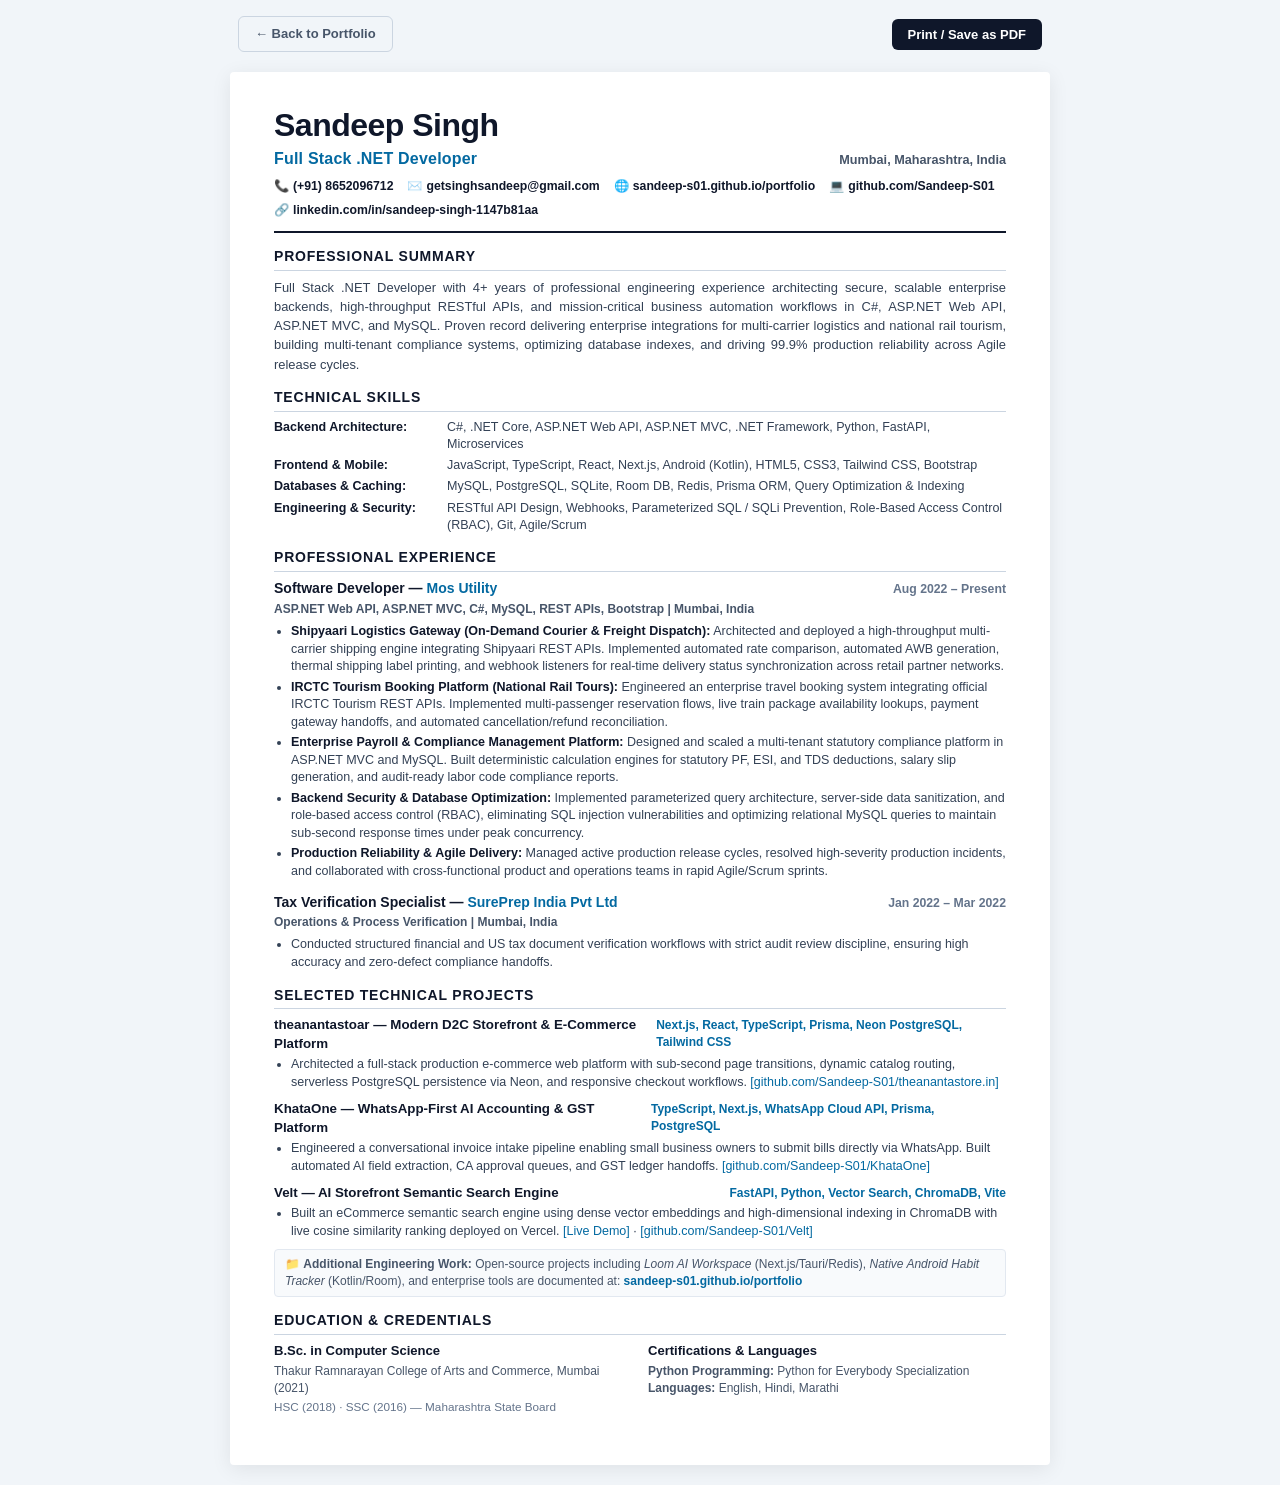
==== resume.html @ 75281533 "Refactor resume to ATS-approved single-column layout with enterprise deliverables" ====
<!DOCTYPE html>
<html lang="en">
<head>
  <meta charset="UTF-8" />
  <meta name="viewport" content="width=device-width, initial-scale=1.0" />
  <title>Sandeep Singh — Full Stack .NET Developer — Resume</title>
  <style>
    @page {
      size: A4 portrait;
      margin: 10mm 12mm;
    }

    * {
      box-sizing: border-box;
    }

    body {
      margin: 0;
      background: #f1f5f9;
      color: #1e293b;
      font-family: -apple-system, BlinkMacSystemFont, "Segoe UI", Roboto, "Helvetica Neue", Arial, sans-serif;
      font-size: 10.1pt;
      line-height: 1.42;
      -webkit-font-smoothing: antialiased;
    }

    a {
      color: #0369a1;
      text-decoration: none;
    }

    a:hover {
      text-decoration: underline;
    }

    .resume-wrapper {
      max-width: 820px;
      margin: 20px auto;
      background: #ffffff;
      padding: 36px 44px;
      box-shadow: 0 4px 20px rgba(0, 0, 0, 0.08);
      border-radius: 4px;
    }

    /* Screen Action Bar */
    .screen-actions {
      display: flex;
      justify-content: space-between;
      align-items: center;
      max-width: 820px;
      margin: 16px auto 0;
      padding: 0 8px;
    }

    .screen-actions a,
    .screen-actions button {
      display: inline-flex;
      align-items: center;
      gap: 6px;
      padding: 8px 16px;
      background: #0f172a;
      color: #ffffff;
      font-size: 13px;
      font-weight: 600;
      border: none;
      border-radius: 6px;
      cursor: pointer;
      text-decoration: none;
      transition: background 0.2s;
    }

    .screen-actions a:hover,
    .screen-actions button:hover {
      background: #1e293b;
      text-decoration: none;
    }

    .screen-actions .back-link {
      background: transparent;
      color: #475569;
      border: 1px solid #cbd5e1;
    }

    .screen-actions .back-link:hover {
      background: #e2e8f0;
      color: #0f172a;
    }

    /* Header */
    header {
      border-bottom: 2px solid #0f172a;
      padding-bottom: 12px;
      margin-bottom: 14px;
    }

    h1 {
      margin: 0;
      font-size: 24pt;
      font-weight: 800;
      letter-spacing: -0.5px;
      color: #0f172a;
      line-height: 1.1;
    }

    .title-banner {
      display: flex;
      justify-content: space-between;
      align-items: baseline;
      margin: 4px 0 8px;
    }

    .role-title {
      font-size: 12pt;
      font-weight: 700;
      color: #0369a1;
      letter-spacing: 0.2px;
    }

    .location {
      font-size: 9.5pt;
      font-weight: 600;
      color: #475569;
    }

    .contact-row {
      display: flex;
      flex-wrap: wrap;
      gap: 6px 14px;
      font-size: 9.2pt;
      color: #334155;
    }

    .contact-row span {
      display: inline-flex;
      align-items: center;
      gap: 4px;
    }

    .contact-row a {
      color: #0f172a;
      font-weight: 600;
    }

    .contact-row a:hover {
      color: #0369a1;
    }

    /* Section Headings */
    section {
      margin-bottom: 14px;
      page-break-inside: avoid;
    }

    h2 {
      margin: 0 0 7px;
      font-size: 10.5pt;
      font-weight: 800;
      text-transform: uppercase;
      letter-spacing: 0.8px;
      color: #0f172a;
      border-bottom: 1px solid #cbd5e1;
      padding-bottom: 3px;
    }

    /* Summary */
    .summary-text {
      margin: 0;
      font-size: 9.7pt;
      color: #334155;
      line-height: 1.48;
      text-align: justify;
    }

    /* Skills Grid */
    .skills-list {
      display: flex;
      flex-direction: column;
      gap: 4px;
      font-size: 9.4pt;
    }

    .skill-row {
      display: grid;
      grid-template-columns: 165px 1fr;
      gap: 8px;
      line-height: 1.38;
    }

    .skill-label {
      font-weight: 700;
      color: #0f172a;
    }

    .skill-values {
      color: #334155;
    }

    /* Experience & Project Items */
    .item {
      margin-bottom: 12px;
      page-break-inside: avoid;
    }

    .item:last-child {
      margin-bottom: 0;
    }

    .item-header {
      display: flex;
      justify-content: space-between;
      align-items: baseline;
      margin-bottom: 2px;
    }

    .item-title {
      font-size: 10.5pt;
      font-weight: 700;
      color: #0f172a;
    }

    .item-company {
      color: #0369a1;
      font-weight: 700;
    }

    .item-date {
      font-size: 9.2pt;
      font-weight: 700;
      color: #64748b;
      white-space: nowrap;
    }

    .item-subtitle {
      font-size: 9pt;
      font-weight: 600;
      color: #475569;
      margin-bottom: 5px;
    }

    ul {
      margin: 0;
      padding-left: 17px;
    }

    li {
      margin-bottom: 3px;
      font-size: 9.4pt;
      color: #334155;
      line-height: 1.4;
    }

    li:last-child {
      margin-bottom: 0;
    }

    li strong {
      color: #0f172a;
      font-weight: 700;
    }

    /* Project Items */
    .project-item {
      margin-bottom: 9px;
    }

    .project-head {
      display: flex;
      justify-content: space-between;
      align-items: baseline;
      margin-bottom: 2px;
    }

    .project-name {
      font-size: 10pt;
      font-weight: 700;
      color: #0f172a;
    }

    .project-stack {
      font-size: 9pt;
      font-weight: 600;
      color: #0369a1;
    }

    .more-projects-note {
      margin-top: 7px;
      padding: 6px 10px;
      background: #f8fafc;
      border: 1px solid #e2e8f0;
      border-radius: 4px;
      font-size: 9pt;
      color: #475569;
    }

    .more-projects-note a {
      font-weight: 700;
      color: #0369a1;
    }

    /* Education & Credentials Grid */
    .two-col-row {
      display: grid;
      grid-template-columns: 1fr 1fr;
      gap: 16px;
    }

    .edu-item h3 {
      margin: 0 0 2px;
      font-size: 9.8pt;
      font-weight: 700;
      color: #0f172a;
    }

    .edu-item p {
      margin: 0;
      font-size: 9pt;
      color: #475569;
    }

    /* Print Styles */
    @media print {
      body {
        background: #ffffff;
        color: #000000;
        font-size: 9.8pt;
      }

      .screen-actions {
        display: none !important;
      }

      .resume-wrapper {
        max-width: 100%;
        margin: 0;
        padding: 0;
        box-shadow: none;
        border-radius: 0;
      }

      header {
        border-bottom: 2px solid #000000;
      }

      h2 {
        border-bottom: 1px solid #94a3b8;
        color: #000000;
      }

      a {
        color: #000000;
        text-decoration: none;
      }

      .contact-row a,
      .project-stack,
      .item-company {
        color: #0f172a;
      }

      .more-projects-note {
        background: #ffffff;
        border: 1px solid #cbd5e1;
      }
    }

    @media (max-width: 640px) {
      .resume-wrapper {
        padding: 20px 16px;
        margin: 10px;
      }

      .title-banner {
        flex-direction: column;
        gap: 4px;
      }

      .item-header,
      .project-head {
        flex-direction: column;
        gap: 2px;
      }

      .skill-row {
        grid-template-columns: 1fr;
        gap: 2px;
      }

      .two-col-row {
        grid-template-columns: 1fr;
        gap: 8px;
      }
    }
  </style>
</head>
<body>

  <!-- Screen Top Actions -->
  <div class="screen-actions">
    <a href="index.html" class="back-link">← Back to Portfolio</a>
    <button onclick="window.print()">Print / Save as PDF</button>
  </div>

  <main class="resume-wrapper">

    <!-- HEADER -->
    <header>
      <h1>Sandeep Singh</h1>
      <div class="title-banner">
        <span class="role-title">Full Stack .NET Developer</span>
        <span class="location">Mumbai, Maharashtra, India</span>
      </div>

      <div class="contact-row">
        <span>📞 <a href="tel:+918652096712">(+91) 8652096712</a></span>
        <span>✉️ <a href="mailto:getsinghsandeep@gmail.com">getsinghsandeep@gmail.com</a></span>
        <span>🌐 <a href="https://sandeep-s01.github.io/portfolio/" target="_blank">sandeep-s01.github.io/portfolio</a></span>
        <span>💻 <a href="https://github.com/Sandeep-S01" target="_blank">github.com/Sandeep-S01</a></span>
        <span>🔗 <a href="https://www.linkedin.com/in/sandeep-singh-1147b81aa/" target="_blank">linkedin.com/in/sandeep-singh-1147b81aa</a></span>
      </div>
    </header>

    <!-- PROFESSIONAL SUMMARY -->
    <section>
      <h2>Professional Summary</h2>
      <p class="summary-text">
        Full Stack .NET Developer with 4+ years of professional engineering experience architecting secure, scalable enterprise backends, high-throughput RESTful APIs, and mission-critical business automation workflows in C#, ASP.NET Web API, ASP.NET MVC, and MySQL. Proven record delivering enterprise integrations for multi-carrier logistics and national rail tourism, building multi-tenant compliance systems, optimizing database indexes, and driving 99.9% production reliability across Agile release cycles.
      </p>
    </section>

    <!-- CORE TECHNICAL SKILLS (ATS-Optimized Categorization) -->
    <section>
      <h2>Technical Skills</h2>
      <div class="skills-list">
        <div class="skill-row">
          <span class="skill-label">Backend Architecture:</span>
          <span class="skill-values">C#, .NET Core, ASP.NET Web API, ASP.NET MVC, .NET Framework, Python, FastAPI, Microservices</span>
        </div>
        <div class="skill-row">
          <span class="skill-label">Frontend &amp; Mobile:</span>
          <span class="skill-values">JavaScript, TypeScript, React, Next.js, Android (Kotlin), HTML5, CSS3, Tailwind CSS, Bootstrap</span>
        </div>
        <div class="skill-row">
          <span class="skill-label">Databases &amp; Caching:</span>
          <span class="skill-values">MySQL, PostgreSQL, SQLite, Room DB, Redis, Prisma ORM, Query Optimization &amp; Indexing</span>
        </div>
        <div class="skill-row">
          <span class="skill-label">Engineering &amp; Security:</span>
          <span class="skill-values">RESTful API Design, Webhooks, Parameterized SQL / SQLi Prevention, Role-Based Access Control (RBAC), Git, Agile/Scrum</span>
        </div>
      </div>
    </section>

    <!-- PROFESSIONAL WORK EXPERIENCE -->
    <section>
      <h2>Professional Experience</h2>

      <!-- Mos Utility -->
      <div class="item">
        <div class="item-header">
          <span class="item-title">Software Developer — <span class="item-company">Mos Utility</span></span>
          <span class="item-date">Aug 2022 – Present</span>
        </div>
        <div class="item-subtitle">ASP.NET Web API, ASP.NET MVC, C#, MySQL, REST APIs, Bootstrap | Mumbai, India</div>
        <ul>
          <li><strong>Shipyaari Logistics Gateway (On-Demand Courier &amp; Freight Dispatch):</strong> Architected and deployed a high-throughput multi-carrier shipping engine integrating Shipyaari REST APIs. Implemented automated rate comparison, automated AWB generation, thermal shipping label printing, and webhook listeners for real-time delivery status synchronization across retail partner networks.</li>
          <li><strong>IRCTC Tourism Booking Platform (National Rail Tours):</strong> Engineered an enterprise travel booking system integrating official IRCTC Tourism REST APIs. Implemented multi-passenger reservation flows, live train package availability lookups, payment gateway handoffs, and automated cancellation/refund reconciliation.</li>
          <li><strong>Enterprise Payroll &amp; Compliance Management Platform:</strong> Designed and scaled a multi-tenant statutory compliance platform in ASP.NET MVC and MySQL. Built deterministic calculation engines for statutory PF, ESI, and TDS deductions, salary slip generation, and audit-ready labor code compliance reports.</li>
          <li><strong>Backend Security &amp; Database Optimization:</strong> Implemented parameterized query architecture, server-side data sanitization, and role-based access control (RBAC), eliminating SQL injection vulnerabilities and optimizing relational MySQL queries to maintain sub-second response times under peak concurrency.</li>
          <li><strong>Production Reliability &amp; Agile Delivery:</strong> Managed active production release cycles, resolved high-severity production incidents, and collaborated with cross-functional product and operations teams in rapid Agile/Scrum sprints.</li>
        </ul>
      </div>

      <!-- SurePrep India -->
      <div class="item">
        <div class="item-header">
          <span class="item-title">Tax Verification Specialist — <span class="item-company">SurePrep India Pvt Ltd</span></span>
          <span class="item-date">Jan 2022 – Mar 2022</span>
        </div>
        <div class="item-subtitle">Operations &amp; Process Verification | Mumbai, India</div>
        <ul>
          <li>Conducted structured financial and US tax document verification workflows with strict audit review discipline, ensuring high accuracy and zero-defect compliance handoffs.</li>
        </ul>
      </div>
    </section>

    <!-- SELECTED PROJECTS (Top Curated Standouts) -->
    <section>
      <h2>Selected Technical Projects</h2>

      <!-- theanantastoar -->
      <div class="item project-item">
        <div class="project-head">
          <span class="project-name">theanantastoar — Modern D2C Storefront &amp; E-Commerce Platform</span>
          <span class="project-stack">Next.js, React, TypeScript, Prisma, Neon PostgreSQL, Tailwind CSS</span>
        </div>
        <ul>
          <li>Architected a full-stack production e-commerce web platform with sub-second page transitions, dynamic catalog routing, serverless PostgreSQL persistence via Neon, and responsive checkout workflows. <a href="https://github.com/Sandeep-S01/theanantastore.in" target="_blank">[github.com/Sandeep-S01/theanantastore.in]</a></li>
        </ul>
      </div>

      <!-- KhataOne -->
      <div class="item project-item">
        <div class="project-head">
          <span class="project-name">KhataOne — WhatsApp-First AI Accounting &amp; GST Platform</span>
          <span class="project-stack">TypeScript, Next.js, WhatsApp Cloud API, Prisma, PostgreSQL</span>
        </div>
        <ul>
          <li>Engineered a conversational invoice intake pipeline enabling small business owners to submit bills directly via WhatsApp. Built automated AI field extraction, CA approval queues, and GST ledger handoffs. <a href="https://github.com/Sandeep-S01/KhataOne" target="_blank">[github.com/Sandeep-S01/KhataOne]</a></li>
        </ul>
      </div>

      <!-- Velt -->
      <div class="item project-item">
        <div class="project-head">
          <span class="project-name">Velt — AI Storefront Semantic Search Engine</span>
          <span class="project-stack">FastAPI, Python, Vector Search, ChromaDB, Vite</span>
        </div>
        <ul>
          <li>Built an eCommerce semantic search engine using dense vector embeddings and high-dimensional indexing in ChromaDB with live cosine similarity ranking deployed on Vercel. <a href="https://velt-gamma.vercel.app" target="_blank">[Live Demo]</a> · <a href="https://github.com/Sandeep-S01/Velt" target="_blank">[github.com/Sandeep-S01/Velt]</a></li>
        </ul>
      </div>

      <!-- Portfolio reference note -->
      <div class="more-projects-note">
        📁 <strong>Additional Engineering Work:</strong> Open-source projects including <em>Loom AI Workspace</em> (Next.js/Tauri/Redis), <em>Native Android Habit Tracker</em> (Kotlin/Room), and enterprise tools are documented at: <a href="https://sandeep-s01.github.io/portfolio/" target="_blank">sandeep-s01.github.io/portfolio</a>
      </div>
    </section>

    <!-- EDUCATION & CERTIFICATIONS -->
    <section>
      <h2>Education &amp; Credentials</h2>
      <div class="two-col-row">
        <div class="edu-item">
          <h3>B.Sc. in Computer Science</h3>
          <p>Thakur Ramnarayan College of Arts and Commerce, Mumbai (2021)</p>
          <p style="font-size: 8.8pt; color: #64748b; margin-top: 2px;">HSC (2018) · SSC (2016) — Maharashtra State Board</p>
        </div>
        <div class="edu-item">
          <h3>Certifications &amp; Languages</h3>
          <p><strong>Python Programming:</strong> Python for Everybody Specialization</p>
          <p><strong>Languages:</strong> English, Hindi, Marathi</p>
        </div>
      </div>
    </section>

  </main>

</body>
</html>
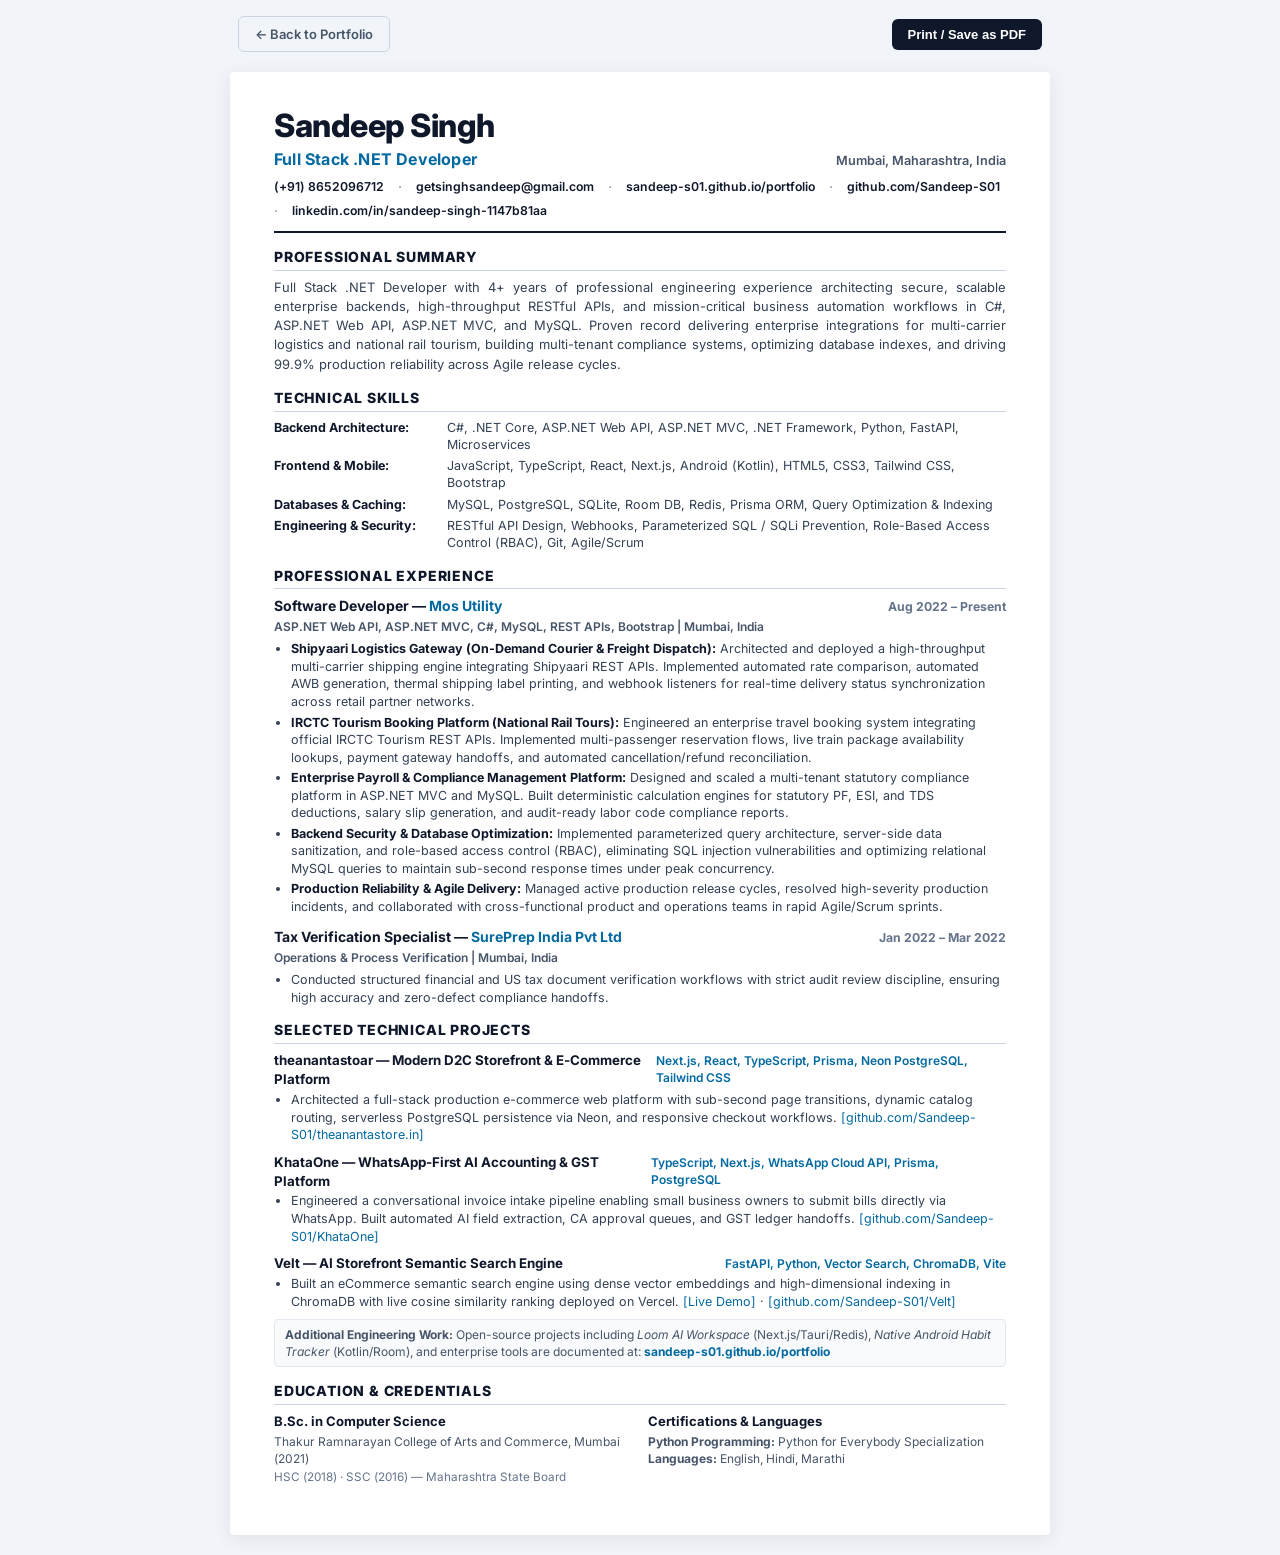
==== commit cd599ed4: "Apply Inter font stack, disable ligatures, and sanitize contact row for ATS" ====
--- a/resume.html
+++ b/resume.html
@@ -4,6 +4,9 @@
   <meta charset="UTF-8" />
   <meta name="viewport" content="width=device-width, initial-scale=1.0" />
   <title>Sandeep Singh — Full Stack .NET Developer — Resume</title>
+  <link rel="preconnect" href="https://fonts.googleapis.com" />
+  <link rel="preconnect" href="https://fonts.gstatic.com" crossorigin />
+  <link href="https://fonts.googleapis.com/css2?family=Inter:wght@400;600;700;800&display=swap" rel="stylesheet" />
   <style>
     @page {
       size: A4 portrait;
@@ -18,9 +21,10 @@
       margin: 0;
       background: #f1f5f9;
       color: #1e293b;
-      font-family: -apple-system, BlinkMacSystemFont, "Segoe UI", Roboto, "Helvetica Neue", Arial, sans-serif;
+      font-family: "Inter", -apple-system, BlinkMacSystemFont, "Segoe UI", Roboto, Arial, sans-serif;
       font-size: 10.1pt;
       line-height: 1.42;
+      font-variant-ligatures: none;
       -webkit-font-smoothing: antialiased;
     }
 
@@ -136,6 +140,12 @@
       gap: 4px;
     }
 
+    .contact-row .sep {
+      color: #94a3b8;
+      font-weight: 700;
+      user-select: none;
+    }
+
     .contact-row a {
       color: #0f172a;
       font-weight: 600;
@@ -411,11 +421,15 @@
       </div>
 
       <div class="contact-row">
-        <span>📞 <a href="tel:+918652096712">(+91) 8652096712</a></span>
-        <span>✉️ <a href="mailto:getsinghsandeep@gmail.com">getsinghsandeep@gmail.com</a></span>
-        <span>🌐 <a href="https://sandeep-s01.github.io/portfolio/" target="_blank">sandeep-s01.github.io/portfolio</a></span>
-        <span>💻 <a href="https://github.com/Sandeep-S01" target="_blank">github.com/Sandeep-S01</a></span>
-        <span>🔗 <a href="https://www.linkedin.com/in/sandeep-singh-1147b81aa/" target="_blank">linkedin.com/in/sandeep-singh-1147b81aa</a></span>
+        <span><a href="tel:+918652096712">(+91) 8652096712</a></span>
+        <span class="sep" aria-hidden="true">·</span>
+        <span><a href="mailto:getsinghsandeep@gmail.com">getsinghsandeep@gmail.com</a></span>
+        <span class="sep" aria-hidden="true">·</span>
+        <span><a href="https://sandeep-s01.github.io/portfolio/" target="_blank">sandeep-s01.github.io/portfolio</a></span>
+        <span class="sep" aria-hidden="true">·</span>
+        <span><a href="https://github.com/Sandeep-S01" target="_blank">github.com/Sandeep-S01</a></span>
+        <span class="sep" aria-hidden="true">·</span>
+        <span><a href="https://www.linkedin.com/in/sandeep-singh-1147b81aa/" target="_blank">linkedin.com/in/sandeep-singh-1147b81aa</a></span>
       </div>
     </header>
 
@@ -522,7 +536,7 @@
 
       <!-- Portfolio reference note -->
       <div class="more-projects-note">
-        📁 <strong>Additional Engineering Work:</strong> Open-source projects including <em>Loom AI Workspace</em> (Next.js/Tauri/Redis), <em>Native Android Habit Tracker</em> (Kotlin/Room), and enterprise tools are documented at: <a href="https://sandeep-s01.github.io/portfolio/" target="_blank">sandeep-s01.github.io/portfolio</a>
+        <strong>Additional Engineering Work:</strong> Open-source projects including <em>Loom AI Workspace</em> (Next.js/Tauri/Redis), <em>Native Android Habit Tracker</em> (Kotlin/Room), and enterprise tools are documented at: <a href="https://sandeep-s01.github.io/portfolio/" target="_blank">sandeep-s01.github.io/portfolio</a>
       </div>
     </section>
 
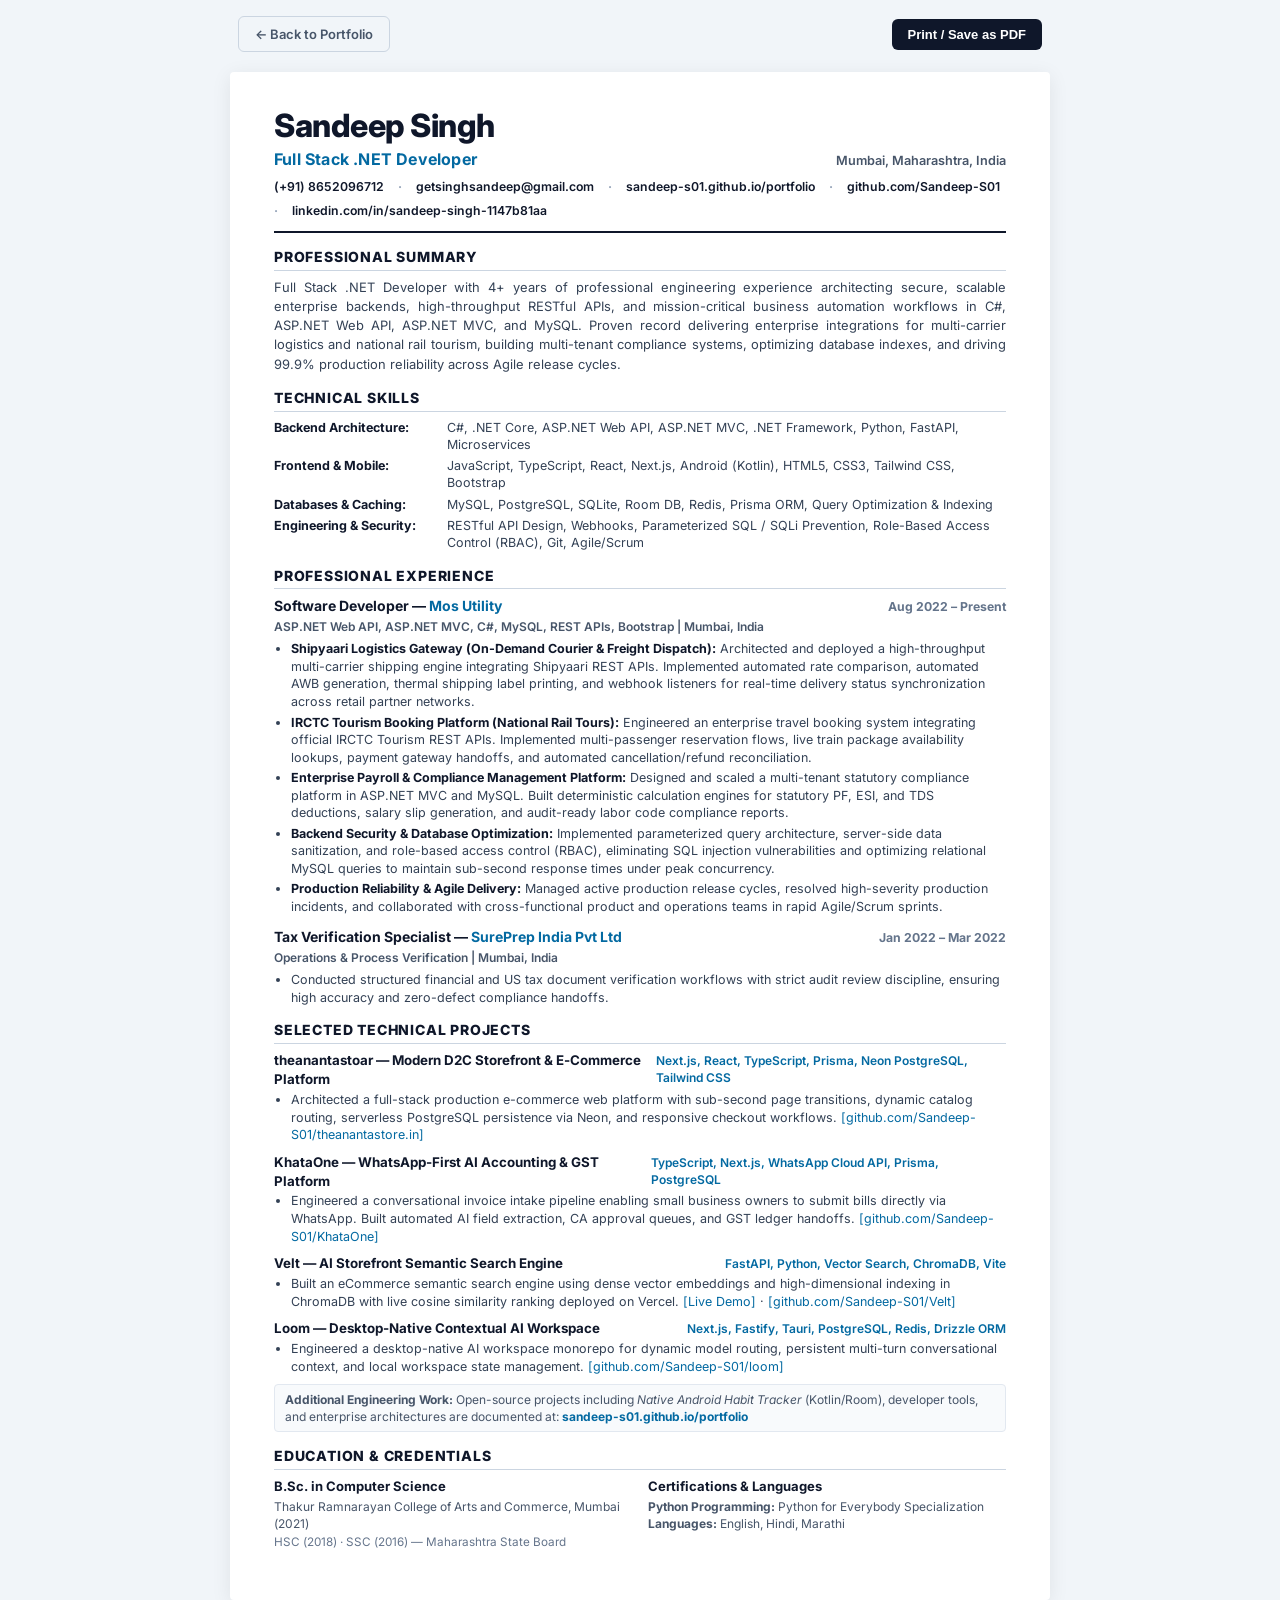
==== commit 95baf0ba: "Add Loom AI Workspace to Selected Technical Projects in resume" ====
--- a/resume.html
+++ b/resume.html
@@ -534,9 +534,20 @@
         </ul>
       </div>
 
+      <!-- Loom -->
+      <div class="item project-item">
+        <div class="project-head">
+          <span class="project-name">Loom — Desktop-Native Contextual AI Workspace</span>
+          <span class="project-stack">Next.js, Fastify, Tauri, PostgreSQL, Redis, Drizzle ORM</span>
+        </div>
+        <ul>
+          <li>Engineered a desktop-native AI workspace monorepo for dynamic model routing, persistent multi-turn conversational context, and local workspace state management. <a href="https://github.com/Sandeep-S01/loom" target="_blank">[github.com/Sandeep-S01/loom]</a></li>
+        </ul>
+      </div>
+
       <!-- Portfolio reference note -->
       <div class="more-projects-note">
-        <strong>Additional Engineering Work:</strong> Open-source projects including <em>Loom AI Workspace</em> (Next.js/Tauri/Redis), <em>Native Android Habit Tracker</em> (Kotlin/Room), and enterprise tools are documented at: <a href="https://sandeep-s01.github.io/portfolio/" target="_blank">sandeep-s01.github.io/portfolio</a>
+        <strong>Additional Engineering Work:</strong> Open-source projects including <em>Native Android Habit Tracker</em> (Kotlin/Room), developer tools, and enterprise architectures are documented at: <a href="https://sandeep-s01.github.io/portfolio/" target="_blank">sandeep-s01.github.io/portfolio</a>
       </div>
     </section>
 
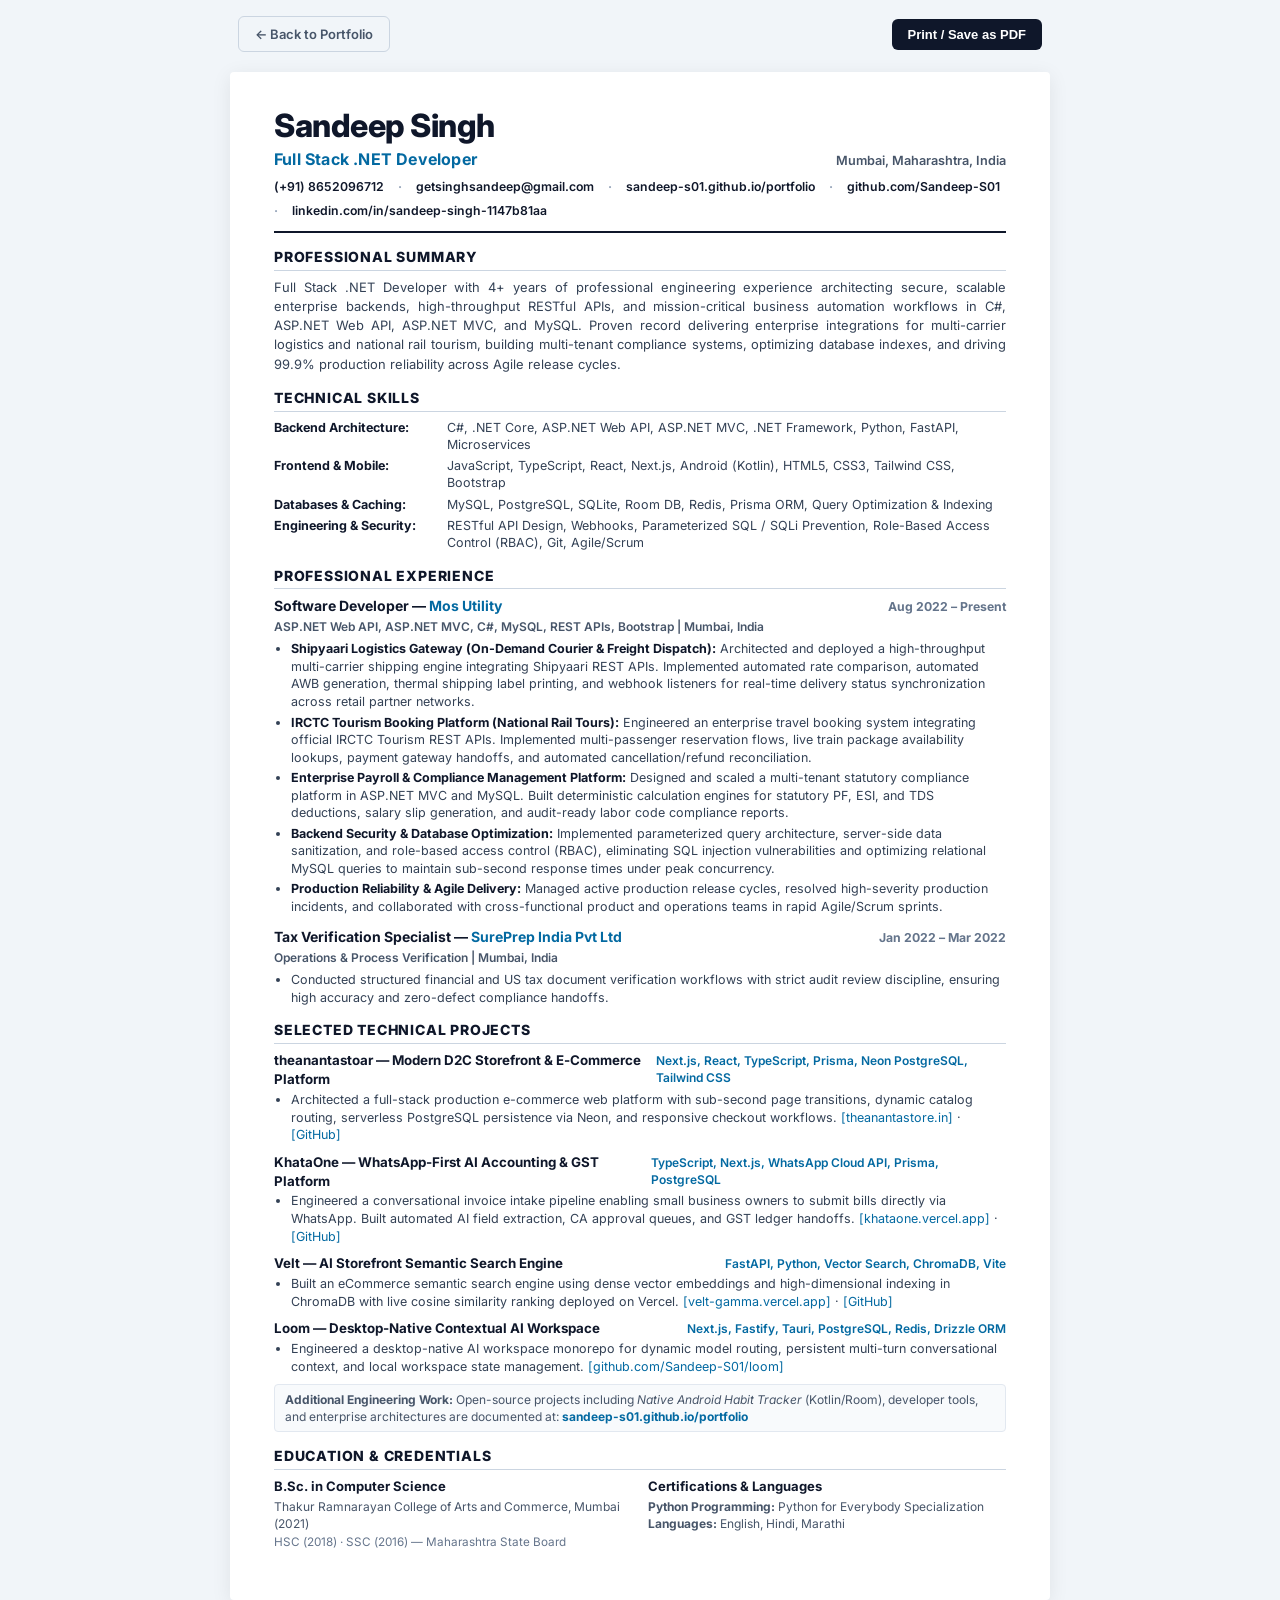
==== commit 6f606709: "Add live URLs for theanantastore.in, KhataOne, and Velt across resume and portfolio" ====
--- a/resume.html
+++ b/resume.html
@@ -508,7 +508,7 @@
           <span class="project-stack">Next.js, React, TypeScript, Prisma, Neon PostgreSQL, Tailwind CSS</span>
         </div>
         <ul>
-          <li>Architected a full-stack production e-commerce web platform with sub-second page transitions, dynamic catalog routing, serverless PostgreSQL persistence via Neon, and responsive checkout workflows. <a href="https://github.com/Sandeep-S01/theanantastore.in" target="_blank">[github.com/Sandeep-S01/theanantastore.in]</a></li>
+          <li>Architected a full-stack production e-commerce web platform with sub-second page transitions, dynamic catalog routing, serverless PostgreSQL persistence via Neon, and responsive checkout workflows. <a href="https://theanantastore.in" target="_blank">[theanantastore.in]</a> · <a href="https://github.com/Sandeep-S01/theanantastore.in" target="_blank">[GitHub]</a></li>
         </ul>
       </div>
 
@@ -519,7 +519,7 @@
           <span class="project-stack">TypeScript, Next.js, WhatsApp Cloud API, Prisma, PostgreSQL</span>
         </div>
         <ul>
-          <li>Engineered a conversational invoice intake pipeline enabling small business owners to submit bills directly via WhatsApp. Built automated AI field extraction, CA approval queues, and GST ledger handoffs. <a href="https://github.com/Sandeep-S01/KhataOne" target="_blank">[github.com/Sandeep-S01/KhataOne]</a></li>
+          <li>Engineered a conversational invoice intake pipeline enabling small business owners to submit bills directly via WhatsApp. Built automated AI field extraction, CA approval queues, and GST ledger handoffs. <a href="https://khataone.vercel.app" target="_blank">[khataone.vercel.app]</a> · <a href="https://github.com/Sandeep-S01/KhataOne" target="_blank">[GitHub]</a></li>
         </ul>
       </div>
 
@@ -530,7 +530,7 @@
           <span class="project-stack">FastAPI, Python, Vector Search, ChromaDB, Vite</span>
         </div>
         <ul>
-          <li>Built an eCommerce semantic search engine using dense vector embeddings and high-dimensional indexing in ChromaDB with live cosine similarity ranking deployed on Vercel. <a href="https://velt-gamma.vercel.app" target="_blank">[Live Demo]</a> · <a href="https://github.com/Sandeep-S01/Velt" target="_blank">[github.com/Sandeep-S01/Velt]</a></li>
+          <li>Built an eCommerce semantic search engine using dense vector embeddings and high-dimensional indexing in ChromaDB with live cosine similarity ranking deployed on Vercel. <a href="https://velt-gamma.vercel.app" target="_blank">[velt-gamma.vercel.app]</a> · <a href="https://github.com/Sandeep-S01/Velt" target="_blank">[GitHub]</a></li>
         </ul>
       </div>
 
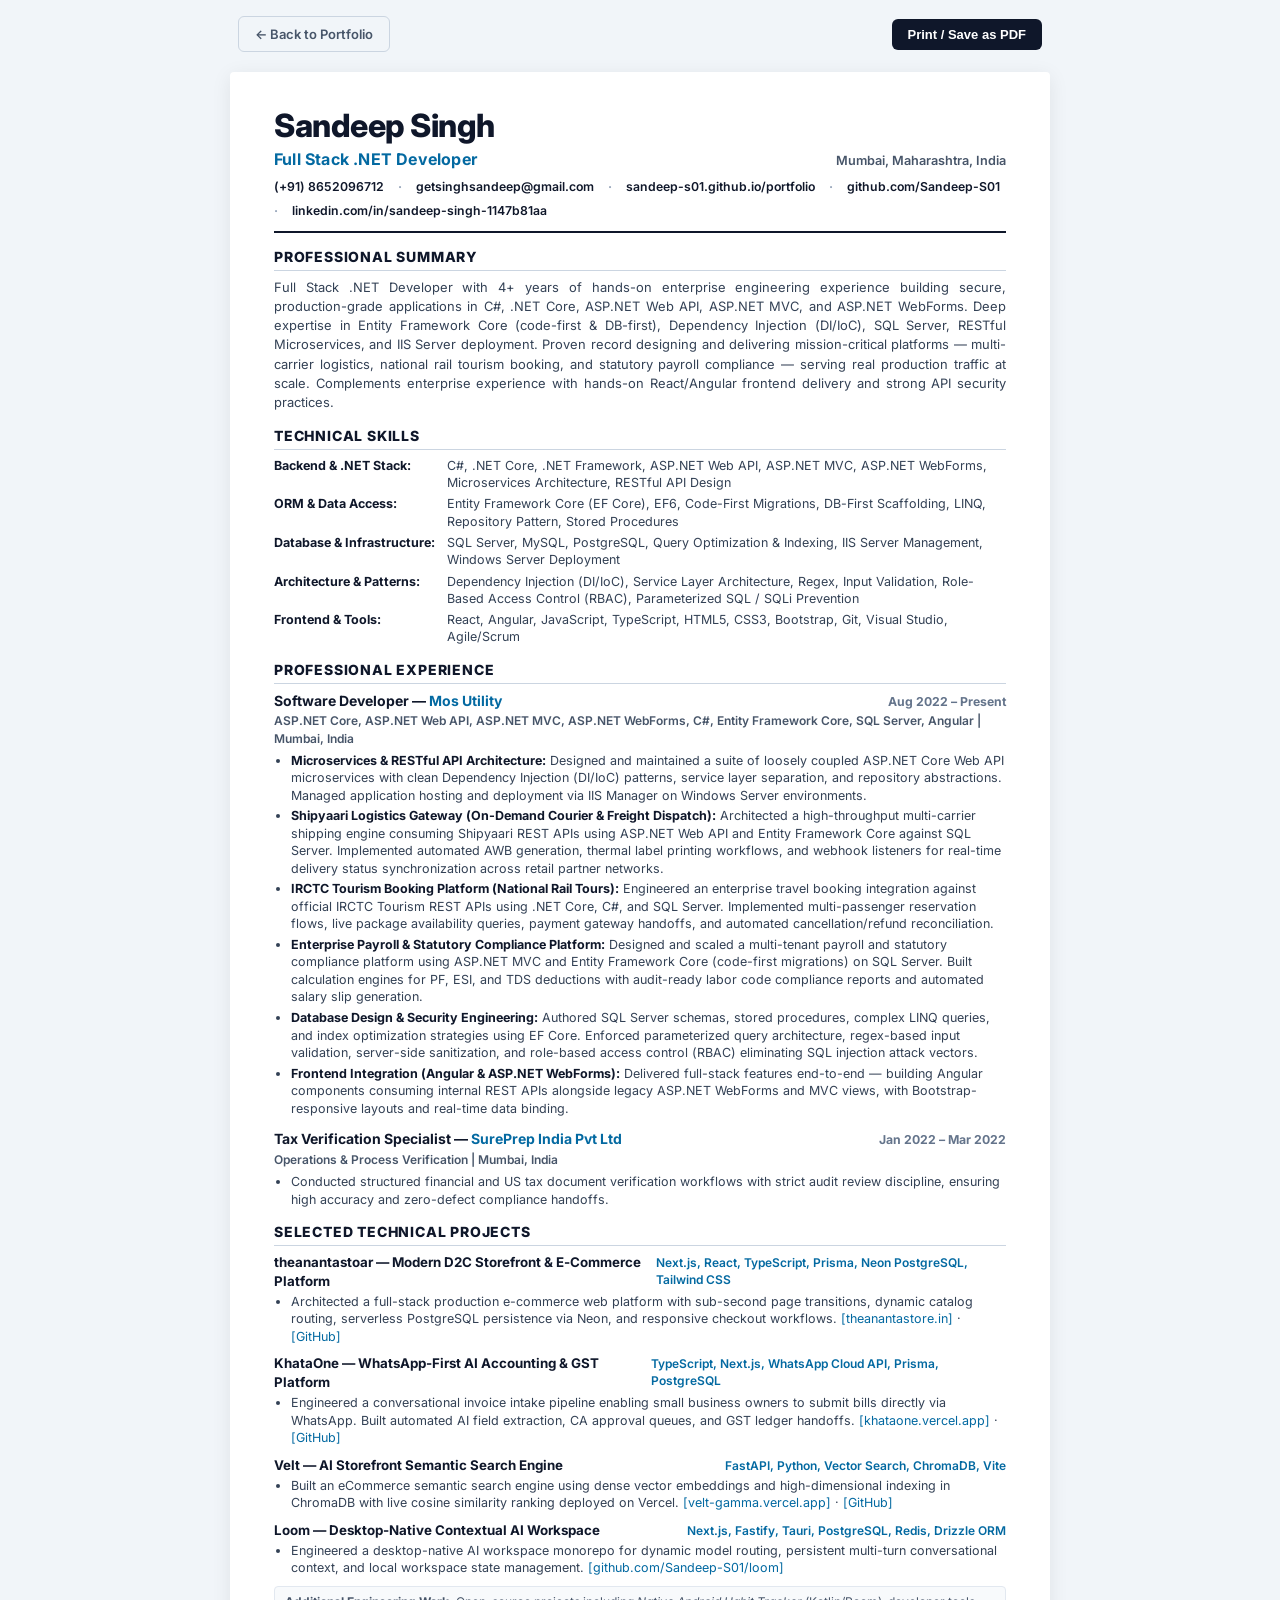
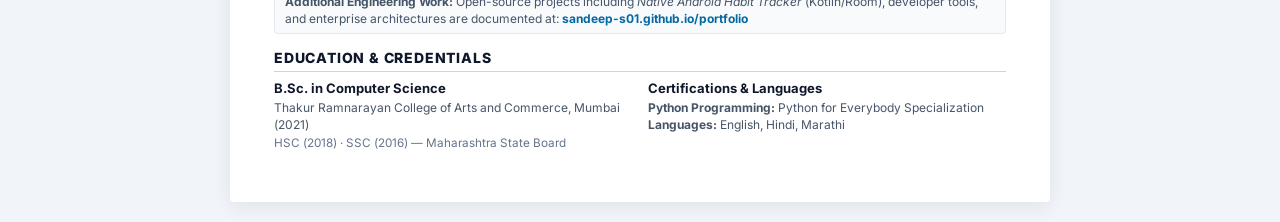
==== commit b4252989: "Resume: enterprise .NET restructure — add EF Core, SQL Server, DI/IoC, IIS, Angular, Microservices, " ====
--- a/resume.html
+++ b/resume.html
@@ -437,29 +437,33 @@
     <section>
       <h2>Professional Summary</h2>
       <p class="summary-text">
-        Full Stack .NET Developer with 4+ years of professional engineering experience architecting secure, scalable enterprise backends, high-throughput RESTful APIs, and mission-critical business automation workflows in C#, ASP.NET Web API, ASP.NET MVC, and MySQL. Proven record delivering enterprise integrations for multi-carrier logistics and national rail tourism, building multi-tenant compliance systems, optimizing database indexes, and driving 99.9% production reliability across Agile release cycles.
+        Full Stack .NET Developer with 4+ years of hands-on enterprise engineering experience building secure, production-grade applications in C#, .NET Core, ASP.NET Web API, ASP.NET MVC, and ASP.NET WebForms. Deep expertise in Entity Framework Core (code-first &amp; DB-first), Dependency Injection (DI/IoC), SQL Server, RESTful Microservices, and IIS Server deployment. Proven record designing and delivering mission-critical platforms — multi-carrier logistics, national rail tourism booking, and statutory payroll compliance — serving real production traffic at scale. Complements enterprise experience with hands-on React/Angular frontend delivery and strong API security practices.
       </p>
     </section>
 
-    <!-- CORE TECHNICAL SKILLS (ATS-Optimized Categorization) -->
+    <!-- CORE TECHNICAL SKILLS (ATS-Optimized) -->
     <section>
       <h2>Technical Skills</h2>
       <div class="skills-list">
         <div class="skill-row">
-          <span class="skill-label">Backend Architecture:</span>
-          <span class="skill-values">C#, .NET Core, ASP.NET Web API, ASP.NET MVC, .NET Framework, Python, FastAPI, Microservices</span>
+          <span class="skill-label">Backend &amp; .NET Stack:</span>
+          <span class="skill-values">C#, .NET Core, .NET Framework, ASP.NET Web API, ASP.NET MVC, ASP.NET WebForms, Microservices Architecture, RESTful API Design</span>
         </div>
         <div class="skill-row">
-          <span class="skill-label">Frontend &amp; Mobile:</span>
-          <span class="skill-values">JavaScript, TypeScript, React, Next.js, Android (Kotlin), HTML5, CSS3, Tailwind CSS, Bootstrap</span>
+          <span class="skill-label">ORM &amp; Data Access:</span>
+          <span class="skill-values">Entity Framework Core (EF Core), EF6, Code-First Migrations, DB-First Scaffolding, LINQ, Repository Pattern, Stored Procedures</span>
         </div>
         <div class="skill-row">
-          <span class="skill-label">Databases &amp; Caching:</span>
-          <span class="skill-values">MySQL, PostgreSQL, SQLite, Room DB, Redis, Prisma ORM, Query Optimization &amp; Indexing</span>
+          <span class="skill-label">Database &amp; Infrastructure:</span>
+          <span class="skill-values">SQL Server, MySQL, PostgreSQL, Query Optimization &amp; Indexing, IIS Server Management, Windows Server Deployment</span>
         </div>
         <div class="skill-row">
-          <span class="skill-label">Engineering &amp; Security:</span>
-          <span class="skill-values">RESTful API Design, Webhooks, Parameterized SQL / SQLi Prevention, Role-Based Access Control (RBAC), Git, Agile/Scrum</span>
+          <span class="skill-label">Architecture &amp; Patterns:</span>
+          <span class="skill-values">Dependency Injection (DI/IoC), Service Layer Architecture, Regex, Input Validation, Role-Based Access Control (RBAC), Parameterized SQL / SQLi Prevention</span>
+        </div>
+        <div class="skill-row">
+          <span class="skill-label">Frontend &amp; Tools:</span>
+          <span class="skill-values">React, Angular, JavaScript, TypeScript, HTML5, CSS3, Bootstrap, Git, Visual Studio, Agile/Scrum</span>
         </div>
       </div>
     </section>
@@ -474,13 +478,14 @@
           <span class="item-title">Software Developer — <span class="item-company">Mos Utility</span></span>
           <span class="item-date">Aug 2022 – Present</span>
         </div>
-        <div class="item-subtitle">ASP.NET Web API, ASP.NET MVC, C#, MySQL, REST APIs, Bootstrap | Mumbai, India</div>
+        <div class="item-subtitle">ASP.NET Core, ASP.NET Web API, ASP.NET MVC, ASP.NET WebForms, C#, Entity Framework Core, SQL Server, Angular | Mumbai, India</div>
         <ul>
-          <li><strong>Shipyaari Logistics Gateway (On-Demand Courier &amp; Freight Dispatch):</strong> Architected and deployed a high-throughput multi-carrier shipping engine integrating Shipyaari REST APIs. Implemented automated rate comparison, automated AWB generation, thermal shipping label printing, and webhook listeners for real-time delivery status synchronization across retail partner networks.</li>
-          <li><strong>IRCTC Tourism Booking Platform (National Rail Tours):</strong> Engineered an enterprise travel booking system integrating official IRCTC Tourism REST APIs. Implemented multi-passenger reservation flows, live train package availability lookups, payment gateway handoffs, and automated cancellation/refund reconciliation.</li>
-          <li><strong>Enterprise Payroll &amp; Compliance Management Platform:</strong> Designed and scaled a multi-tenant statutory compliance platform in ASP.NET MVC and MySQL. Built deterministic calculation engines for statutory PF, ESI, and TDS deductions, salary slip generation, and audit-ready labor code compliance reports.</li>
-          <li><strong>Backend Security &amp; Database Optimization:</strong> Implemented parameterized query architecture, server-side data sanitization, and role-based access control (RBAC), eliminating SQL injection vulnerabilities and optimizing relational MySQL queries to maintain sub-second response times under peak concurrency.</li>
-          <li><strong>Production Reliability &amp; Agile Delivery:</strong> Managed active production release cycles, resolved high-severity production incidents, and collaborated with cross-functional product and operations teams in rapid Agile/Scrum sprints.</li>
+          <li><strong>Microservices &amp; RESTful API Architecture:</strong> Designed and maintained a suite of loosely coupled ASP.NET Core Web API microservices with clean Dependency Injection (DI/IoC) patterns, service layer separation, and repository abstractions. Managed application hosting and deployment via IIS Manager on Windows Server environments.</li>
+          <li><strong>Shipyaari Logistics Gateway (On-Demand Courier &amp; Freight Dispatch):</strong> Architected a high-throughput multi-carrier shipping engine consuming Shipyaari REST APIs using ASP.NET Web API and Entity Framework Core against SQL Server. Implemented automated AWB generation, thermal label printing workflows, and webhook listeners for real-time delivery status synchronization across retail partner networks.</li>
+          <li><strong>IRCTC Tourism Booking Platform (National Rail Tours):</strong> Engineered an enterprise travel booking integration against official IRCTC Tourism REST APIs using .NET Core, C#, and SQL Server. Implemented multi-passenger reservation flows, live package availability queries, payment gateway handoffs, and automated cancellation/refund reconciliation.</li>
+          <li><strong>Enterprise Payroll &amp; Statutory Compliance Platform:</strong> Designed and scaled a multi-tenant payroll and statutory compliance platform using ASP.NET MVC and Entity Framework Core (code-first migrations) on SQL Server. Built calculation engines for PF, ESI, and TDS deductions with audit-ready labor code compliance reports and automated salary slip generation.</li>
+          <li><strong>Database Design &amp; Security Engineering:</strong> Authored SQL Server schemas, stored procedures, complex LINQ queries, and index optimization strategies using EF Core. Enforced parameterized query architecture, regex-based input validation, server-side sanitization, and role-based access control (RBAC) eliminating SQL injection attack vectors.</li>
+          <li><strong>Frontend Integration (Angular &amp; ASP.NET WebForms):</strong> Delivered full-stack features end-to-end — building Angular components consuming internal REST APIs alongside legacy ASP.NET WebForms and MVC views, with Bootstrap-responsive layouts and real-time data binding.</li>
         </ul>
       </div>
 
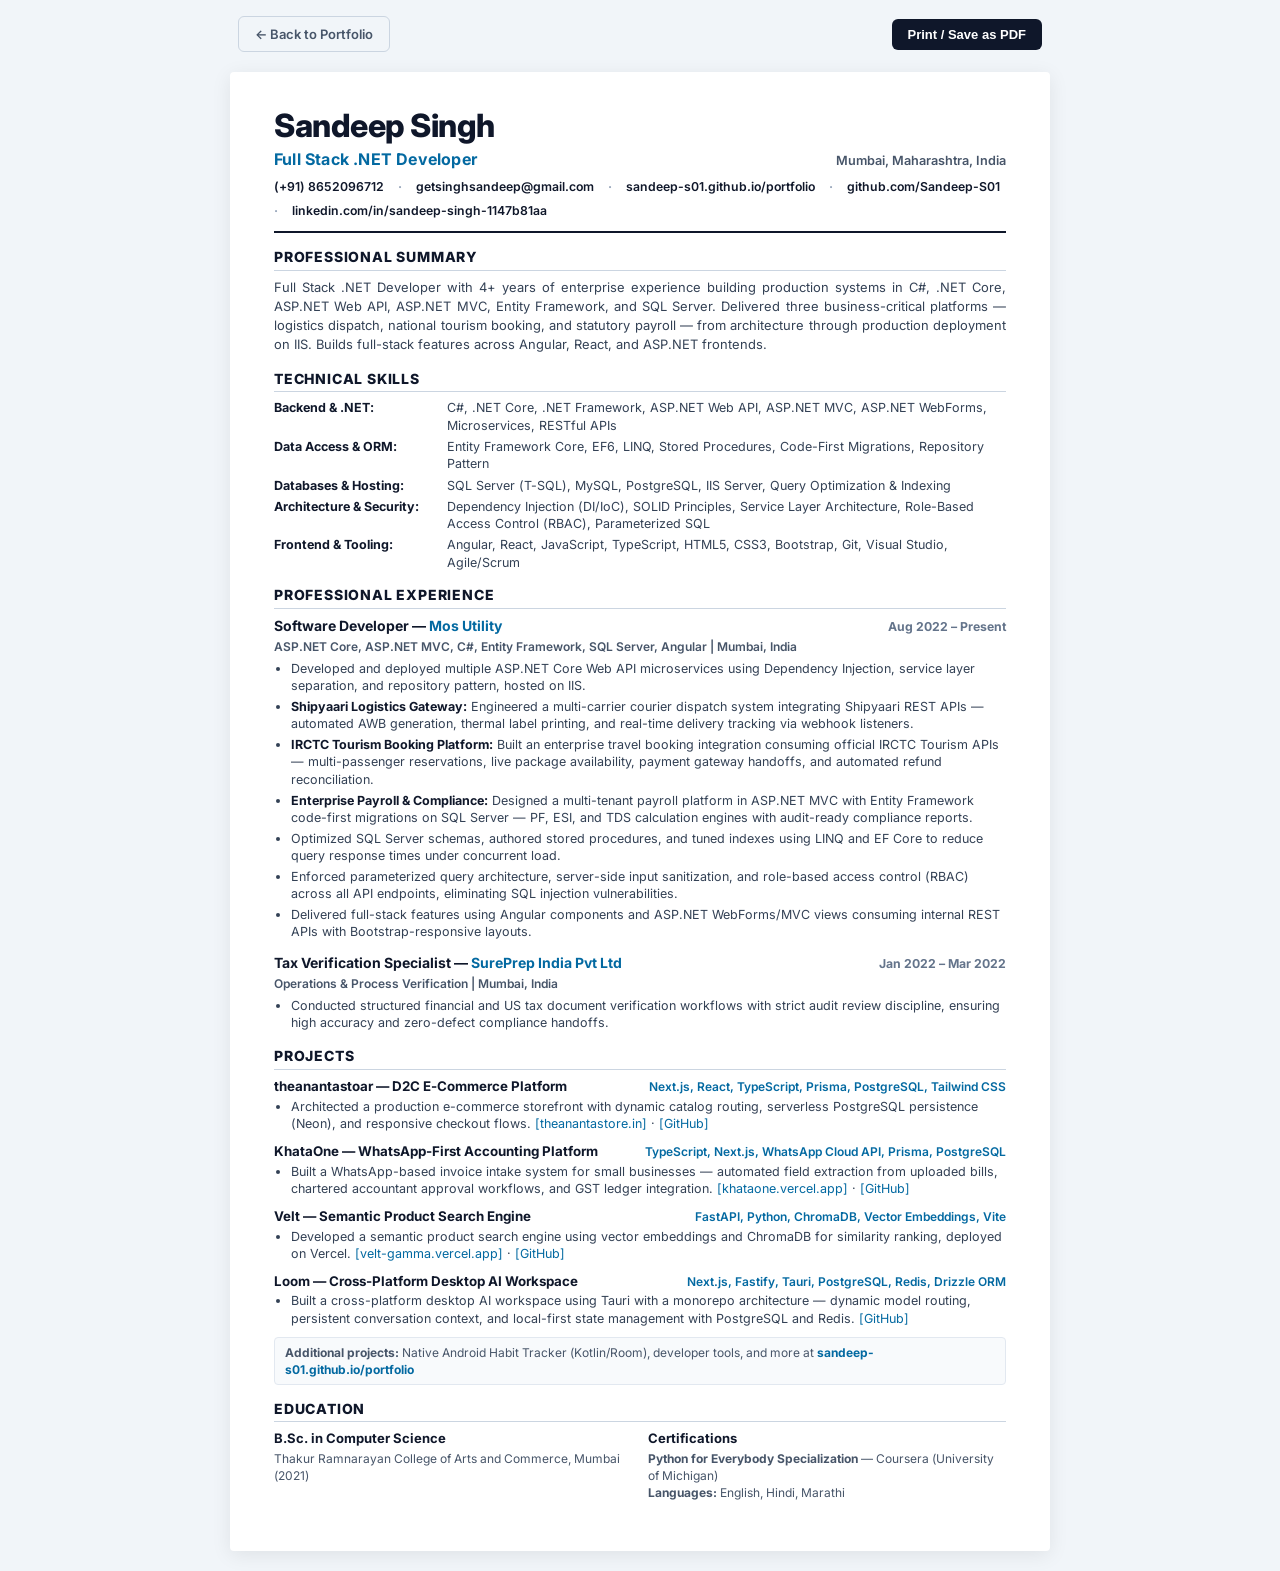
==== commit 3b3ec9a2: "Resume: professional audit rewrite — de-stuff keywords, tighten bullets to action-outcome, add T-SQL" ====
--- a/resume.html
+++ b/resume.html
@@ -437,7 +437,7 @@
     <section>
       <h2>Professional Summary</h2>
       <p class="summary-text">
-        Full Stack .NET Developer with 4+ years of hands-on enterprise engineering experience building secure, production-grade applications in C#, .NET Core, ASP.NET Web API, ASP.NET MVC, and ASP.NET WebForms. Deep expertise in Entity Framework Core (code-first &amp; DB-first), Dependency Injection (DI/IoC), SQL Server, RESTful Microservices, and IIS Server deployment. Proven record designing and delivering mission-critical platforms — multi-carrier logistics, national rail tourism booking, and statutory payroll compliance — serving real production traffic at scale. Complements enterprise experience with hands-on React/Angular frontend delivery and strong API security practices.
+        Full Stack .NET Developer with 4+ years of enterprise experience building production systems in C#, .NET Core, ASP.NET Web API, ASP.NET MVC, Entity Framework, and SQL Server. Delivered three business-critical platforms — logistics dispatch, national tourism booking, and statutory payroll — from architecture through production deployment on IIS. Builds full-stack features across Angular, React, and ASP.NET frontends.
       </p>
     </section>
 
@@ -446,24 +446,24 @@
       <h2>Technical Skills</h2>
       <div class="skills-list">
         <div class="skill-row">
-          <span class="skill-label">Backend &amp; .NET Stack:</span>
-          <span class="skill-values">C#, .NET Core, .NET Framework, ASP.NET Web API, ASP.NET MVC, ASP.NET WebForms, Microservices Architecture, RESTful API Design</span>
+          <span class="skill-label">Backend &amp; .NET:</span>
+          <span class="skill-values">C#, .NET Core, .NET Framework, ASP.NET Web API, ASP.NET MVC, ASP.NET WebForms, Microservices, RESTful APIs</span>
         </div>
         <div class="skill-row">
-          <span class="skill-label">ORM &amp; Data Access:</span>
-          <span class="skill-values">Entity Framework Core (EF Core), EF6, Code-First Migrations, DB-First Scaffolding, LINQ, Repository Pattern, Stored Procedures</span>
+          <span class="skill-label">Data Access &amp; ORM:</span>
+          <span class="skill-values">Entity Framework Core, EF6, LINQ, Stored Procedures, Code-First Migrations, Repository Pattern</span>
         </div>
         <div class="skill-row">
-          <span class="skill-label">Database &amp; Infrastructure:</span>
-          <span class="skill-values">SQL Server, MySQL, PostgreSQL, Query Optimization &amp; Indexing, IIS Server Management, Windows Server Deployment</span>
+          <span class="skill-label">Databases &amp; Hosting:</span>
+          <span class="skill-values">SQL Server (T-SQL), MySQL, PostgreSQL, IIS Server, Query Optimization &amp; Indexing</span>
         </div>
         <div class="skill-row">
-          <span class="skill-label">Architecture &amp; Patterns:</span>
-          <span class="skill-values">Dependency Injection (DI/IoC), Service Layer Architecture, Regex, Input Validation, Role-Based Access Control (RBAC), Parameterized SQL / SQLi Prevention</span>
+          <span class="skill-label">Architecture &amp; Security:</span>
+          <span class="skill-values">Dependency Injection (DI/IoC), SOLID Principles, Service Layer Architecture, Role-Based Access Control (RBAC), Parameterized SQL</span>
         </div>
         <div class="skill-row">
-          <span class="skill-label">Frontend &amp; Tools:</span>
-          <span class="skill-values">React, Angular, JavaScript, TypeScript, HTML5, CSS3, Bootstrap, Git, Visual Studio, Agile/Scrum</span>
+          <span class="skill-label">Frontend &amp; Tooling:</span>
+          <span class="skill-values">Angular, React, JavaScript, TypeScript, HTML5, CSS3, Bootstrap, Git, Visual Studio, Agile/Scrum</span>
         </div>
       </div>
     </section>
@@ -478,14 +478,15 @@
           <span class="item-title">Software Developer — <span class="item-company">Mos Utility</span></span>
           <span class="item-date">Aug 2022 – Present</span>
         </div>
-        <div class="item-subtitle">ASP.NET Core, ASP.NET Web API, ASP.NET MVC, ASP.NET WebForms, C#, Entity Framework Core, SQL Server, Angular | Mumbai, India</div>
+        <div class="item-subtitle">ASP.NET Core, ASP.NET MVC, C#, Entity Framework, SQL Server, Angular | Mumbai, India</div>
         <ul>
-          <li><strong>Microservices &amp; RESTful API Architecture:</strong> Designed and maintained a suite of loosely coupled ASP.NET Core Web API microservices with clean Dependency Injection (DI/IoC) patterns, service layer separation, and repository abstractions. Managed application hosting and deployment via IIS Manager on Windows Server environments.</li>
-          <li><strong>Shipyaari Logistics Gateway (On-Demand Courier &amp; Freight Dispatch):</strong> Architected a high-throughput multi-carrier shipping engine consuming Shipyaari REST APIs using ASP.NET Web API and Entity Framework Core against SQL Server. Implemented automated AWB generation, thermal label printing workflows, and webhook listeners for real-time delivery status synchronization across retail partner networks.</li>
-          <li><strong>IRCTC Tourism Booking Platform (National Rail Tours):</strong> Engineered an enterprise travel booking integration against official IRCTC Tourism REST APIs using .NET Core, C#, and SQL Server. Implemented multi-passenger reservation flows, live package availability queries, payment gateway handoffs, and automated cancellation/refund reconciliation.</li>
-          <li><strong>Enterprise Payroll &amp; Statutory Compliance Platform:</strong> Designed and scaled a multi-tenant payroll and statutory compliance platform using ASP.NET MVC and Entity Framework Core (code-first migrations) on SQL Server. Built calculation engines for PF, ESI, and TDS deductions with audit-ready labor code compliance reports and automated salary slip generation.</li>
-          <li><strong>Database Design &amp; Security Engineering:</strong> Authored SQL Server schemas, stored procedures, complex LINQ queries, and index optimization strategies using EF Core. Enforced parameterized query architecture, regex-based input validation, server-side sanitization, and role-based access control (RBAC) eliminating SQL injection attack vectors.</li>
-          <li><strong>Frontend Integration (Angular &amp; ASP.NET WebForms):</strong> Delivered full-stack features end-to-end — building Angular components consuming internal REST APIs alongside legacy ASP.NET WebForms and MVC views, with Bootstrap-responsive layouts and real-time data binding.</li>
+          <li>Developed and deployed multiple ASP.NET Core Web API microservices using Dependency Injection, service layer separation, and repository pattern, hosted on IIS.</li>
+          <li><strong>Shipyaari Logistics Gateway:</strong> Engineered a multi-carrier courier dispatch system integrating Shipyaari REST APIs — automated AWB generation, thermal label printing, and real-time delivery tracking via webhook listeners.</li>
+          <li><strong>IRCTC Tourism Booking Platform:</strong> Built an enterprise travel booking integration consuming official IRCTC Tourism APIs — multi-passenger reservations, live package availability, payment gateway handoffs, and automated refund reconciliation.</li>
+          <li><strong>Enterprise Payroll &amp; Compliance:</strong> Designed a multi-tenant payroll platform in ASP.NET MVC with Entity Framework code-first migrations on SQL Server — PF, ESI, and TDS calculation engines with audit-ready compliance reports.</li>
+          <li>Optimized SQL Server schemas, authored stored procedures, and tuned indexes using LINQ and EF Core to reduce query response times under concurrent load.</li>
+          <li>Enforced parameterized query architecture, server-side input sanitization, and role-based access control (RBAC) across all API endpoints, eliminating SQL injection vulnerabilities.</li>
+          <li>Delivered full-stack features using Angular components and ASP.NET WebForms/MVC views consuming internal REST APIs with Bootstrap-responsive layouts.</li>
         </ul>
       </div>
 
@@ -502,72 +503,71 @@
       </div>
     </section>
 
-    <!-- SELECTED PROJECTS (Top Curated Standouts) -->
+    <!-- PROJECTS -->
     <section>
-      <h2>Selected Technical Projects</h2>
+      <h2>Projects</h2>
 
       <!-- theanantastoar -->
       <div class="item project-item">
         <div class="project-head">
-          <span class="project-name">theanantastoar — Modern D2C Storefront &amp; E-Commerce Platform</span>
-          <span class="project-stack">Next.js, React, TypeScript, Prisma, Neon PostgreSQL, Tailwind CSS</span>
+          <span class="project-name">theanantastoar — D2C E-Commerce Platform</span>
+          <span class="project-stack">Next.js, React, TypeScript, Prisma, PostgreSQL, Tailwind CSS</span>
         </div>
         <ul>
-          <li>Architected a full-stack production e-commerce web platform with sub-second page transitions, dynamic catalog routing, serverless PostgreSQL persistence via Neon, and responsive checkout workflows. <a href="https://theanantastore.in" target="_blank">[theanantastore.in]</a> · <a href="https://github.com/Sandeep-S01/theanantastore.in" target="_blank">[GitHub]</a></li>
+          <li>Architected a production e-commerce storefront with dynamic catalog routing, serverless PostgreSQL persistence (Neon), and responsive checkout flows. <a href="https://theanantastore.in" target="_blank">[theanantastore.in]</a> · <a href="https://github.com/Sandeep-S01/theanantastore.in" target="_blank">[GitHub]</a></li>
         </ul>
       </div>
 
       <!-- KhataOne -->
       <div class="item project-item">
         <div class="project-head">
-          <span class="project-name">KhataOne — WhatsApp-First AI Accounting &amp; GST Platform</span>
+          <span class="project-name">KhataOne — WhatsApp-First Accounting Platform</span>
           <span class="project-stack">TypeScript, Next.js, WhatsApp Cloud API, Prisma, PostgreSQL</span>
         </div>
         <ul>
-          <li>Engineered a conversational invoice intake pipeline enabling small business owners to submit bills directly via WhatsApp. Built automated AI field extraction, CA approval queues, and GST ledger handoffs. <a href="https://khataone.vercel.app" target="_blank">[khataone.vercel.app]</a> · <a href="https://github.com/Sandeep-S01/KhataOne" target="_blank">[GitHub]</a></li>
+          <li>Built a WhatsApp-based invoice intake system for small businesses — automated field extraction from uploaded bills, chartered accountant approval workflows, and GST ledger integration. <a href="https://khataone.vercel.app" target="_blank">[khataone.vercel.app]</a> · <a href="https://github.com/Sandeep-S01/KhataOne" target="_blank">[GitHub]</a></li>
         </ul>
       </div>
 
       <!-- Velt -->
       <div class="item project-item">
         <div class="project-head">
-          <span class="project-name">Velt — AI Storefront Semantic Search Engine</span>
-          <span class="project-stack">FastAPI, Python, Vector Search, ChromaDB, Vite</span>
+          <span class="project-name">Velt — Semantic Product Search Engine</span>
+          <span class="project-stack">FastAPI, Python, ChromaDB, Vector Embeddings, Vite</span>
         </div>
         <ul>
-          <li>Built an eCommerce semantic search engine using dense vector embeddings and high-dimensional indexing in ChromaDB with live cosine similarity ranking deployed on Vercel. <a href="https://velt-gamma.vercel.app" target="_blank">[velt-gamma.vercel.app]</a> · <a href="https://github.com/Sandeep-S01/Velt" target="_blank">[GitHub]</a></li>
+          <li>Developed a semantic product search engine using vector embeddings and ChromaDB for similarity ranking, deployed on Vercel. <a href="https://velt-gamma.vercel.app" target="_blank">[velt-gamma.vercel.app]</a> · <a href="https://github.com/Sandeep-S01/Velt" target="_blank">[GitHub]</a></li>
         </ul>
       </div>
 
       <!-- Loom -->
       <div class="item project-item">
         <div class="project-head">
-          <span class="project-name">Loom — Desktop-Native Contextual AI Workspace</span>
+          <span class="project-name">Loom — Cross-Platform Desktop AI Workspace</span>
           <span class="project-stack">Next.js, Fastify, Tauri, PostgreSQL, Redis, Drizzle ORM</span>
         </div>
         <ul>
-          <li>Engineered a desktop-native AI workspace monorepo for dynamic model routing, persistent multi-turn conversational context, and local workspace state management. <a href="https://github.com/Sandeep-S01/loom" target="_blank">[github.com/Sandeep-S01/loom]</a></li>
+          <li>Built a cross-platform desktop AI workspace using Tauri with a monorepo architecture — dynamic model routing, persistent conversation context, and local-first state management with PostgreSQL and Redis. <a href="https://github.com/Sandeep-S01/loom" target="_blank">[GitHub]</a></li>
         </ul>
       </div>
 
       <!-- Portfolio reference note -->
       <div class="more-projects-note">
-        <strong>Additional Engineering Work:</strong> Open-source projects including <em>Native Android Habit Tracker</em> (Kotlin/Room), developer tools, and enterprise architectures are documented at: <a href="https://sandeep-s01.github.io/portfolio/" target="_blank">sandeep-s01.github.io/portfolio</a>
+        <strong>Additional projects:</strong> Native Android Habit Tracker (Kotlin/Room), developer tools, and more at <a href="https://sandeep-s01.github.io/portfolio/" target="_blank">sandeep-s01.github.io/portfolio</a>
       </div>
     </section>
 
-    <!-- EDUCATION & CERTIFICATIONS -->
+    <!-- EDUCATION -->
     <section>
-      <h2>Education &amp; Credentials</h2>
+      <h2>Education</h2>
       <div class="two-col-row">
         <div class="edu-item">
           <h3>B.Sc. in Computer Science</h3>
           <p>Thakur Ramnarayan College of Arts and Commerce, Mumbai (2021)</p>
-          <p style="font-size: 8.8pt; color: #64748b; margin-top: 2px;">HSC (2018) · SSC (2016) — Maharashtra State Board</p>
         </div>
         <div class="edu-item">
-          <h3>Certifications &amp; Languages</h3>
-          <p><strong>Python Programming:</strong> Python for Everybody Specialization</p>
+          <h3>Certifications</h3>
+          <p><strong>Python for Everybody Specialization</strong> — Coursera (University of Michigan)</p>
           <p><strong>Languages:</strong> English, Hindi, Marathi</p>
         </div>
       </div>
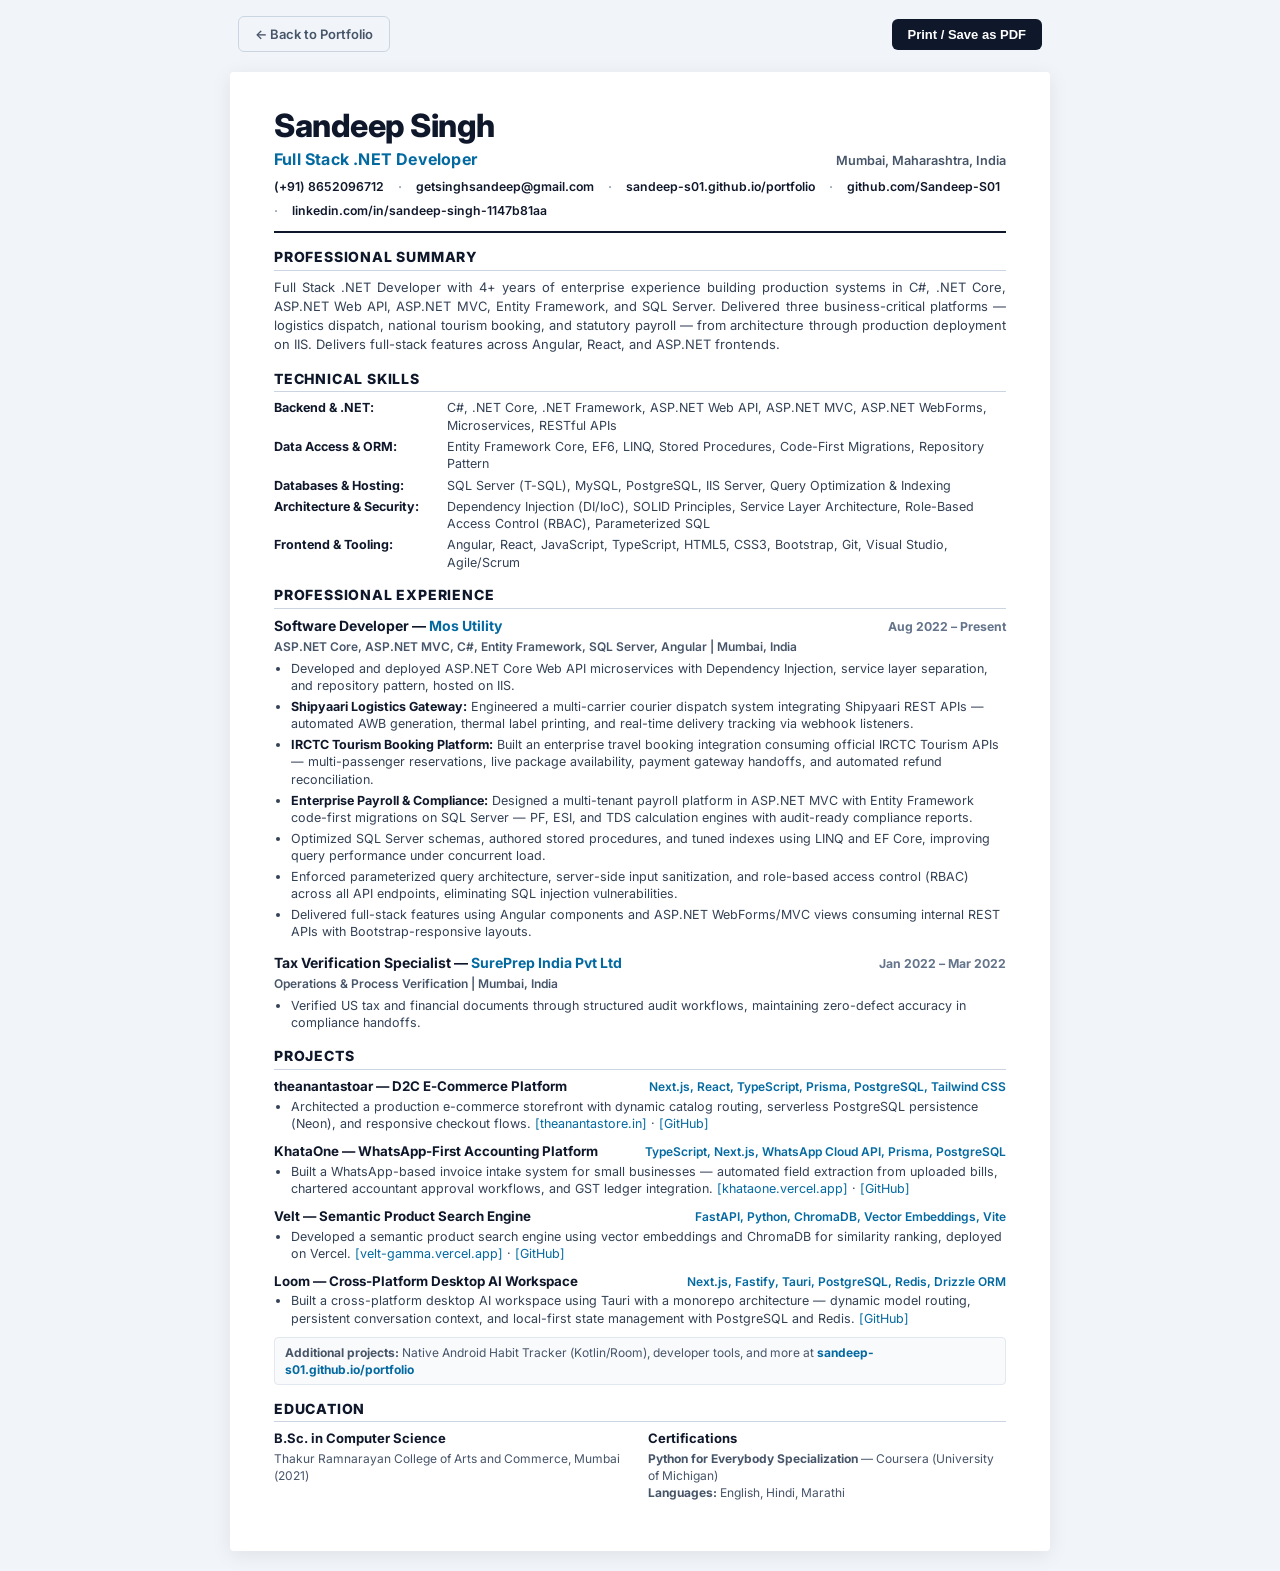
==== commit 82e27df3: "Apply 4 surgical resume fixes: verb consistency, remove unsupported outcome claim, tighten bullet 1 " ====
--- a/resume.html
+++ b/resume.html
@@ -437,7 +437,7 @@
     <section>
       <h2>Professional Summary</h2>
       <p class="summary-text">
-        Full Stack .NET Developer with 4+ years of enterprise experience building production systems in C#, .NET Core, ASP.NET Web API, ASP.NET MVC, Entity Framework, and SQL Server. Delivered three business-critical platforms — logistics dispatch, national tourism booking, and statutory payroll — from architecture through production deployment on IIS. Builds full-stack features across Angular, React, and ASP.NET frontends.
+        Full Stack .NET Developer with 4+ years of enterprise experience building production systems in C#, .NET Core, ASP.NET Web API, ASP.NET MVC, Entity Framework, and SQL Server. Delivered three business-critical platforms — logistics dispatch, national tourism booking, and statutory payroll — from architecture through production deployment on IIS. Delivers full-stack features across Angular, React, and ASP.NET frontends.
       </p>
     </section>
 
@@ -480,11 +480,11 @@
         </div>
         <div class="item-subtitle">ASP.NET Core, ASP.NET MVC, C#, Entity Framework, SQL Server, Angular | Mumbai, India</div>
         <ul>
-          <li>Developed and deployed multiple ASP.NET Core Web API microservices using Dependency Injection, service layer separation, and repository pattern, hosted on IIS.</li>
+          <li>Developed and deployed ASP.NET Core Web API microservices with Dependency Injection, service layer separation, and repository pattern, hosted on IIS.</li>
           <li><strong>Shipyaari Logistics Gateway:</strong> Engineered a multi-carrier courier dispatch system integrating Shipyaari REST APIs — automated AWB generation, thermal label printing, and real-time delivery tracking via webhook listeners.</li>
           <li><strong>IRCTC Tourism Booking Platform:</strong> Built an enterprise travel booking integration consuming official IRCTC Tourism APIs — multi-passenger reservations, live package availability, payment gateway handoffs, and automated refund reconciliation.</li>
           <li><strong>Enterprise Payroll &amp; Compliance:</strong> Designed a multi-tenant payroll platform in ASP.NET MVC with Entity Framework code-first migrations on SQL Server — PF, ESI, and TDS calculation engines with audit-ready compliance reports.</li>
-          <li>Optimized SQL Server schemas, authored stored procedures, and tuned indexes using LINQ and EF Core to reduce query response times under concurrent load.</li>
+          <li>Optimized SQL Server schemas, authored stored procedures, and tuned indexes using LINQ and EF Core, improving query performance under concurrent load.</li>
           <li>Enforced parameterized query architecture, server-side input sanitization, and role-based access control (RBAC) across all API endpoints, eliminating SQL injection vulnerabilities.</li>
           <li>Delivered full-stack features using Angular components and ASP.NET WebForms/MVC views consuming internal REST APIs with Bootstrap-responsive layouts.</li>
         </ul>
@@ -498,7 +498,7 @@
         </div>
         <div class="item-subtitle">Operations &amp; Process Verification | Mumbai, India</div>
         <ul>
-          <li>Conducted structured financial and US tax document verification workflows with strict audit review discipline, ensuring high accuracy and zero-defect compliance handoffs.</li>
+          <li>Verified US tax and financial documents through structured audit workflows, maintaining zero-defect accuracy in compliance handoffs.</li>
         </ul>
       </div>
     </section>
